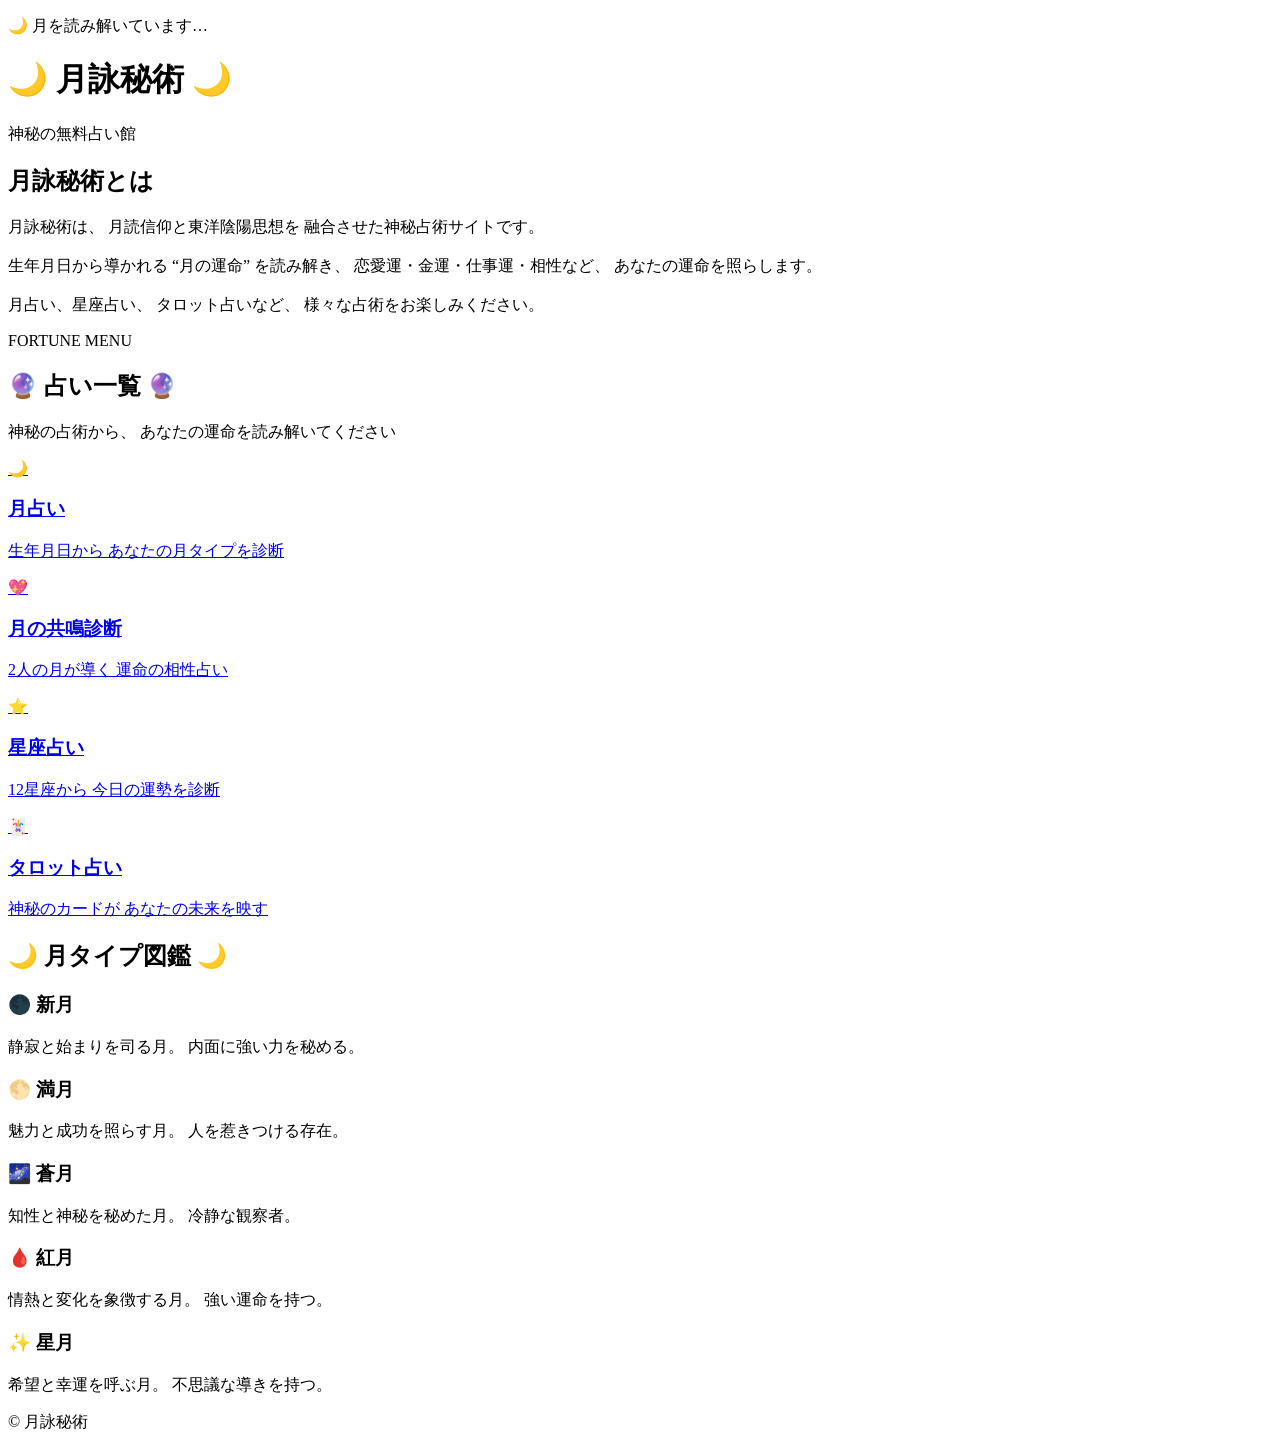
==== index.html @ cd8ee53e "Add files via upload" ====
<!DOCTYPE html>
<html lang="ja">

<head>

  <meta charset="UTF-8">

  <meta
    name="viewport"
    content="width=device-width, initial-scale=1.0"
  >

  <!-- SEO -->

  <title>
    無料占い｜月詠秘術｜星座占い・相性診断・タロット
  </title>

  <meta
    name="description"
    content="無料で楽しめる神秘占いサイト。月占い・星座占い・相性診断・タロット占いなど様々な運命診断を体験できます。"
  >

  <!-- CSS -->

  <link
    rel="stylesheet"
    href="style.css"
  >

  <!-- フォント -->

  <link
    href="https://fonts.googleapis.com/css2?family=Cinzel:wght@700&display=swap"
    rel="stylesheet"
  >

</head>

<body class="top-page">

  <!-- 背景霧 -->

  <div class="fog"></div>

  <!-- ローディング -->

  <div id="loading-screen">

    <div class="loading-content">

      <div class="loading-moon"></div>

      <p>
        🌙 月を読み解いています…
      </p>

    </div>

  </div>

  <!-- タイトル -->

  <header>

    <h1>
      🌙 月詠秘術 🌙
    </h1>

    <p class="subtitle">
      神秘の無料占い館
    </p>

  </header>

  <!-- 説明 -->

  <section class="intro">

    <h2>
      月詠秘術とは
    </h2>

    <p>

      月詠秘術は、
      月読信仰と東洋陰陽思想を
      融合させた神秘占術サイトです。

      <br><br>

      生年月日から導かれる
      “月の運命” を読み解き、

      恋愛運・金運・仕事運・相性など、
      あなたの運命を照らします。

      <br><br>

      月占い、星座占い、
      タロット占いなど、
      様々な占術をお楽しみください。

    </p>

  </section>

 <section class="fortune-menu">

  <div class="section-title">

    <span>
      FORTUNE MENU
    </span>

    <h2>
      🔮 占い一覧 🔮
    </h2>

    <p>
      神秘の占術から、
      あなたの運命を読み解いてください
    </p>

  </div>

  <div class="fortune-grid">

    <!-- 月占い -->

    <a
      href="moon.html"
      class="fortune-card"
    >

      <div class="fortune-glow"></div>

      <div class="fortune-icon">
        🌙
      </div>

      <h3>
        月占い
      </h3>

      <p>
        生年月日から
        あなたの月タイプを診断
      </p>

    </a>

    <!-- 相性診断 -->

    <a
      href="compatibility.html"
      class="fortune-card"
    >

      <div class="fortune-glow"></div>

      <div class="fortune-icon">
        💖
      </div>

      <h3>
        月の共鳴診断
      </h3>

      <p>
        2人の月が導く
        運命の相性占い
      </p>

    </a>

    <!-- 星座占い -->

    <a
      href="zodiac.html"
      class="fortune-card"
    >

      <div class="fortune-glow"></div>

      <div class="fortune-icon">
        ⭐
      </div>

      <h3>
        星座占い
      </h3>

      <p>
        12星座から
        今日の運勢を診断
      </p>

    </a>

    <!-- タロット -->

    <a
      href="tarot.html"
      class="fortune-card"
    >

      <div class="fortune-glow"></div>

      <div class="fortune-icon">
        🃏
      </div>

      <h3>
        タロット占い
      </h3>

      <p>
        神秘のカードが
        あなたの未来を映す
      </p>

    </a>

  </div>

</section>

  <!-- 月タイプ図鑑 -->

  <section class="moon-book">

    <h2>
      🌙 月タイプ図鑑 🌙
    </h2>

    <div class="moon-grid">

      <div class="moon-card">

        <h3>
          🌑 新月
        </h3>

        <p>
          静寂と始まりを司る月。
          内面に強い力を秘める。
        </p>

      </div>

      <div class="moon-card">

        <h3>
          🌕 満月
        </h3>

        <p>
          魅力と成功を照らす月。
          人を惹きつける存在。
        </p>

      </div>

      <div class="moon-card">

        <h3>
          🌌 蒼月
        </h3>

        <p>
          知性と神秘を秘めた月。
          冷静な観察者。
        </p>

      </div>

      <div class="moon-card">

        <h3>
          🩸 紅月
        </h3>

        <p>
          情熱と変化を象徴する月。
          強い運命を持つ。
        </p>

      </div>

      <div class="moon-card">

        <h3>
          ✨ 星月
        </h3>

        <p>
          希望と幸運を呼ぶ月。
          不思議な導きを持つ。
        </p>

      </div>

    </div>

  </section>

  <!-- フッター -->

  <footer class="site-footer">

    <p>
      © 月詠秘術
    </p>

  </footer>

  <!-- JS -->

  <script src="script.js"></script>

</body>

</html>
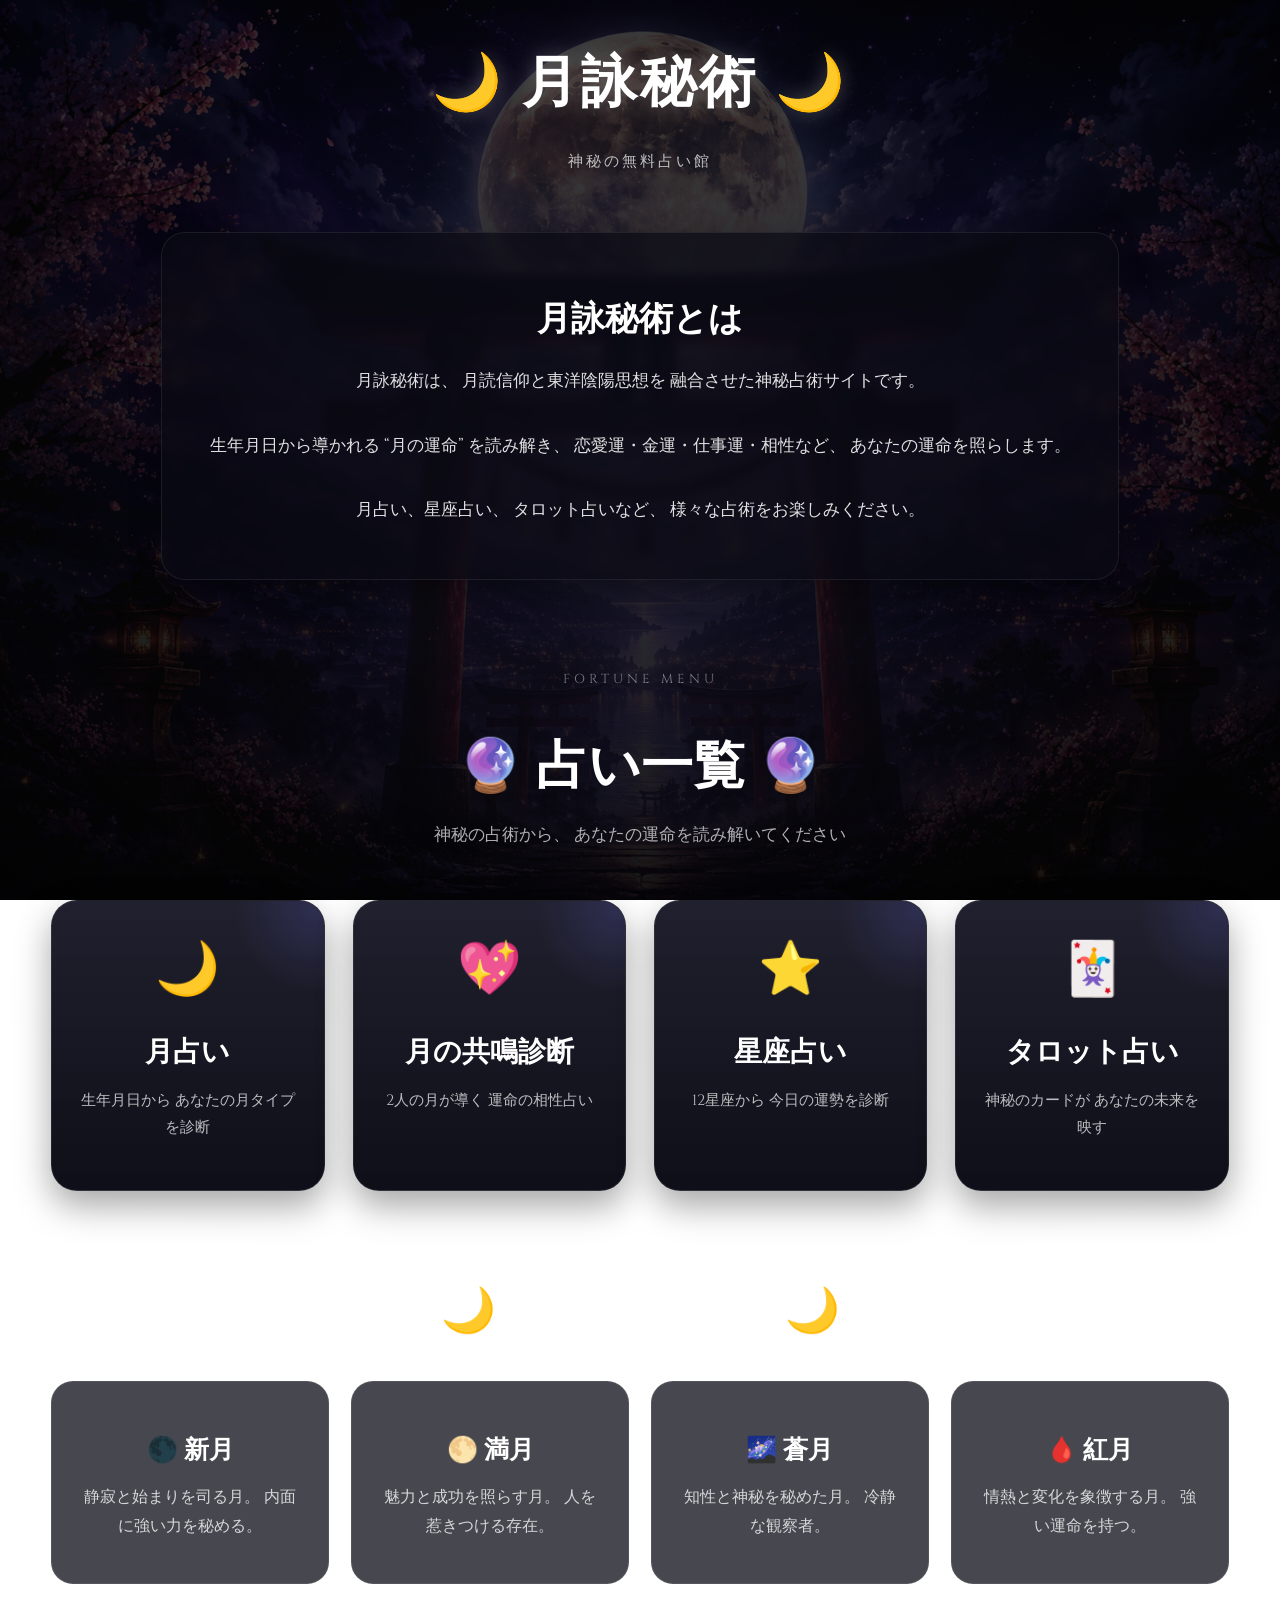
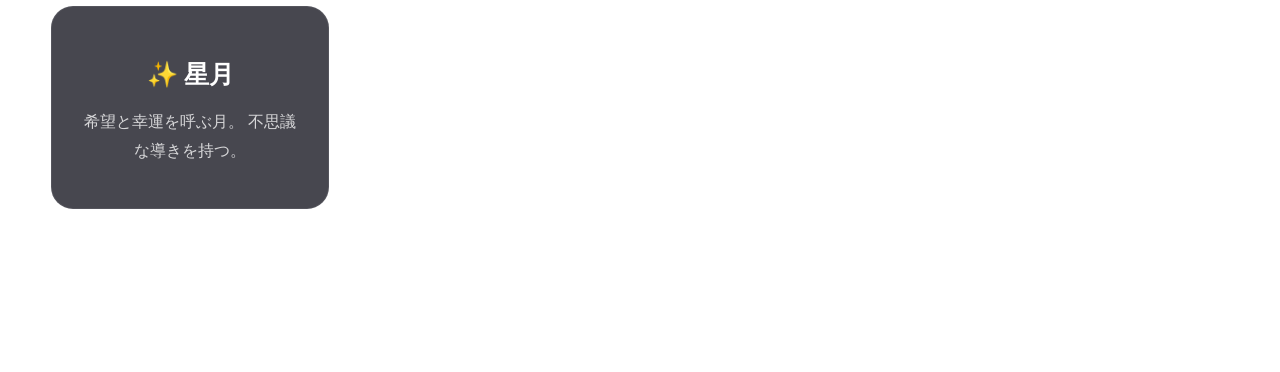
==== commit 0efe226b: "Update index.html テスト" ====
--- a/index.html
+++ b/index.html
@@ -1,6 +1,6 @@
 <!DOCTYPE html>
 <html lang="ja">
-
+  
 <head>
 
   <meta charset="UTF-8">
--- a/style.css
+++ b/style.css
@@ -0,0 +1,1649 @@
+/* ========================================
+   月詠秘術 - 完全版 style.css
+======================================== */
+
+/* =========================
+   全体
+========================= */
+
+body {
+
+  margin: 0;
+  padding: 0;
+
+  min-height: 100vh;
+
+  overflow-x: hidden;
+
+  color: white;
+
+  text-align: center;
+
+  font-family: 'Cinzel', serif;
+
+  position: relative;
+
+  background:
+    linear-gradient(
+      rgba(0,0,0,0.78),
+      rgba(0,0,0,0.92)
+    ),
+    url("images/bg.jpg");
+
+  background-size: cover;
+
+  background-position: center center;
+
+  background-repeat: no-repeat;
+
+  background-attachment: fixed;
+}
+
+/* オーラ */
+
+body::before {
+
+  content: "";
+
+  position: fixed;
+
+  top: 0;
+  left: 0;
+
+  width: 100%;
+  height: 100%;
+
+  background:
+    radial-gradient(
+      circle at center,
+      rgba(80,80,180,0.10),
+      transparent 70%
+    );
+
+  pointer-events: none;
+
+  z-index: 0;
+}
+
+/* =========================
+   背景霧
+========================= */
+
+.fog {
+
+  position: fixed;
+
+  width: 200%;
+  height: 200%;
+
+  top: -50%;
+  left: -50%;
+
+  background:
+    radial-gradient(
+      rgba(255,255,255,0.03),
+      transparent 70%
+    );
+
+  animation:
+    fogMove 45s linear infinite;
+
+  pointer-events: none;
+
+  z-index: 0;
+}
+
+@keyframes fogMove {
+
+  from {
+
+    transform:
+      translateX(0);
+  }
+
+  to {
+
+    transform:
+      translateX(-300px);
+  }
+}
+
+/* =========================
+   共通
+========================= */
+
+header,
+section,
+div,
+footer {
+
+  position: relative;
+
+  z-index: 1;
+}
+
+/* =========================
+   タイトル
+========================= */
+
+h1 {
+
+  margin-top: 45px;
+
+  font-size: 56px;
+
+  line-height: 1.4;
+
+  letter-spacing: 3px;
+
+  text-shadow:
+    0 0 20px rgba(255,255,255,0.25);
+}
+
+.subtitle {
+
+  margin-top: -10px;
+
+  margin-bottom: 40px;
+
+  font-size: 15px;
+
+  letter-spacing: 3px;
+
+  color:
+    rgba(255,255,255,0.72);
+}
+
+/* =========================
+   説明BOX
+========================= */
+
+.intro {
+
+  width: 88%;
+
+  max-width: 900px;
+
+  margin: 60px auto;
+
+  padding: 35px 28px;
+
+  border-radius: 24px;
+
+  background:
+    rgba(10,10,20,0.72);
+
+  border:
+    1px solid rgba(255,255,255,0.08);
+
+  backdrop-filter: blur(4px);
+
+  box-shadow:
+    0 10px 30px rgba(0,0,0,0.35);
+}
+
+.intro h2 {
+
+  font-size: 34px;
+
+  margin-bottom: 22px;
+}
+
+.intro p {
+
+  font-size: 17px;
+
+  line-height: 1.9;
+
+  color:
+    rgba(255,255,255,0.88);
+}
+
+/* =========================
+   入力エリア
+========================= */
+
+.input-section {
+
+  margin-top: 55px;
+}
+
+.birth-label {
+
+  display: block;
+
+  margin-bottom: 18px;
+
+  font-size: 18px;
+
+  letter-spacing: 2px;
+}
+
+/* =========================
+   入力欄
+========================= */
+
+#birthday,
+.compatibility-inputs input {
+
+  width: 92%;
+
+  max-width: 500px;
+
+  height: 64px;
+
+  padding: 0 18px;
+
+  border-radius: 18px;
+
+  border:
+    1px solid rgba(255,255,255,0.15);
+
+  background:
+    rgba(15,15,30,0.92);
+
+  color: white;
+
+  font-size: 18px;
+
+  outline: none;
+
+  box-sizing: border-box;
+
+  appearance: none;
+
+  -webkit-appearance: none;
+
+  transition: 0.3s;
+
+  box-shadow:
+    0 8px 20px rgba(0,0,0,0.25);
+}
+
+/* placeholder */
+
+#birthday::placeholder,
+.compatibility-inputs input::placeholder {
+
+  color:
+    rgba(255,255,255,0.45);
+}
+
+/* focus */
+
+#birthday:focus,
+.compatibility-inputs input:focus {
+
+  border:
+    1px solid rgba(180,180,255,0.55);
+
+  box-shadow:
+    0 0 20px rgba(120,120,255,0.20);
+}
+
+/* =========================
+   エラー
+========================= */
+
+#error-message {
+
+  margin-top: 15px;
+
+  font-size: 14px;
+
+  color: #ffb4b4;
+}
+
+/* =========================
+   ボタン
+========================= */
+
+button {
+
+  margin-top: 28px;
+
+  width: 92%;
+
+  max-width: 500px;
+
+  height: 62px;
+
+  border: none;
+
+  border-radius: 18px;
+
+  background:
+    linear-gradient(
+      135deg,
+      #4338ca,
+      #6d28d9
+    );
+
+  color: white;
+
+  font-size: 18px;
+
+  cursor: pointer;
+
+  transition: 0.3s;
+
+  box-shadow:
+    0 12px 28px rgba(0,0,0,0.35);
+}
+
+button:hover {
+
+  transform:
+    translateY(-3px);
+
+  box-shadow:
+    0 18px 35px rgba(0,0,0,0.45);
+}
+
+/* =========================
+   占い一覧
+========================= */
+
+.fortune-menu {
+
+  width: 92%;
+
+  max-width: 1300px;
+
+  margin: 90px auto;
+}
+
+/* タイトル */
+
+.section-title {
+
+  margin-bottom: 50px;
+}
+
+.section-title span {
+
+  display: block;
+
+  margin-bottom: 14px;
+
+  font-size: 13px;
+
+  letter-spacing: 4px;
+
+  color:
+    rgba(255,255,255,0.45);
+}
+
+.section-title h2 {
+
+  font-size: 52px;
+
+  margin-bottom: 18px;
+}
+
+.section-title p {
+
+  color:
+    rgba(255,255,255,0.68);
+
+  font-size: 17px;
+
+  line-height: 1.8;
+}
+
+/* グリッド */
+
+.fortune-grid {
+
+  display: grid;
+
+  grid-template-columns:
+    repeat(auto-fit, minmax(250px, 1fr));
+
+  gap: 28px;
+}
+
+/* カード */
+
+.fortune-card {
+
+  position: relative;
+
+  overflow: hidden;
+
+  padding: 34px 26px;
+
+  border-radius: 26px;
+
+  text-decoration: none;
+
+  color: white;
+
+  background:
+    linear-gradient(
+      180deg,
+      rgba(20,20,35,0.95),
+      rgba(10,10,20,0.98)
+    );
+
+  border:
+    1px solid rgba(255,255,255,0.08);
+
+  box-shadow:
+    0 15px 35px rgba(0,0,0,0.35);
+
+  transition: 0.35s;
+}
+
+/* 発光 */
+
+.fortune-glow {
+
+  position: absolute;
+
+  top: -70px;
+  right: -70px;
+
+  width: 160px;
+  height: 160px;
+
+  background:
+    radial-gradient(
+      rgba(120,120,255,0.16),
+      transparent 70%
+    );
+
+  pointer-events: none;
+}
+
+/* hover */
+
+.fortune-card:hover {
+
+  transform:
+    translateY(-8px);
+
+  border:
+    1px solid rgba(255,255,255,0.15);
+
+  box-shadow:
+    0 22px 45px rgba(0,0,0,0.45);
+}
+
+/* アイコン */
+
+.fortune-icon {
+
+  font-size: 52px;
+
+  margin-bottom: 22px;
+}
+
+/* タイトル */
+
+.fortune-card h3 {
+
+  font-size: 28px;
+
+  margin-bottom: 16px;
+}
+
+/* 説明 */
+
+.fortune-card p {
+
+  line-height: 1.8;
+
+  font-size: 15px;
+
+  color:
+    rgba(255,255,255,0.72);
+}
+
+/* =========================
+   月図鑑
+========================= */
+
+.moon-book {
+
+  width: 92%;
+
+  max-width: 1200px;
+
+  margin: 90px auto;
+}
+
+.moon-book h2 {
+
+  font-size: 44px;
+
+  margin-bottom: 40px;
+}
+
+.moon-grid {
+
+  display: grid;
+
+  grid-template-columns:
+    repeat(auto-fit, minmax(220px, 1fr));
+
+  gap: 22px;
+}
+
+.moon-card {
+
+  padding: 26px;
+
+  border-radius: 22px;
+
+  background:
+    rgba(10,10,20,0.75);
+
+  border:
+    1px solid rgba(255,255,255,0.08);
+
+  backdrop-filter: blur(4px);
+
+  transition: 0.3s;
+}
+
+.moon-card:hover {
+
+  transform:
+    translateY(-5px);
+
+  box-shadow:
+    0 15px 30px rgba(0,0,0,0.35);
+}
+
+.moon-card h3 {
+
+  font-size: 25px;
+
+  margin-bottom: 16px;
+}
+
+.moon-card p {
+
+  line-height: 1.8;
+
+  color:
+    rgba(255,255,255,0.78);
+}
+
+/* =========================
+   結果画面
+========================= */
+
+.result-title {
+
+  margin-top: 45px;
+
+  font-size: 52px;
+}
+
+.moon-result {
+
+  margin-top: 40px;
+}
+
+.moon-symbol {
+
+  font-size: 88px;
+
+  animation:
+    moonFloat 4s ease-in-out infinite;
+}
+
+@keyframes moonFloat {
+
+  0% {
+
+    transform:
+      translateY(0);
+  }
+
+  50% {
+
+    transform:
+      translateY(-10px);
+  }
+
+  100% {
+
+    transform:
+      translateY(0);
+  }
+}
+
+.moon-label {
+
+  margin-top: 20px;
+
+  font-size: 22px;
+
+  letter-spacing: 3px;
+}
+
+.moon-name {
+
+  margin-top: 16px;
+
+  font-size: 64px;
+}
+
+.moon-desc {
+
+  margin-top: 14px;
+
+  font-size: 22px;
+
+  color:
+    rgba(255,255,255,0.82);
+}
+
+/* =========================
+   運勢BOX
+========================= */
+
+.fortune-box {
+
+  width: 90%;
+
+  max-width: 950px;
+
+  margin: 50px auto;
+
+  padding: 38px 28px;
+
+  border-radius: 28px;
+
+  background:
+    rgba(10,10,20,0.75);
+
+  border:
+    1px solid rgba(255,255,255,0.08);
+
+  backdrop-filter: blur(4px);
+
+  box-shadow:
+    0 15px 35px rgba(0,0,0,0.35);
+}
+
+.fortune-box h2 {
+
+  font-size: 38px;
+
+  margin-bottom: 28px;
+}
+
+.fortune-box h3 {
+
+  margin-top: 35px;
+
+  font-size: 28px;
+
+  color: #ddd6fe;
+}
+
+.fortune-box p {
+
+  font-size: 18px;
+
+  line-height: 1.9;
+
+  color:
+    rgba(255,255,255,0.88);
+}
+
+/* =========================
+   共鳴診断
+========================= */
+
+.compatibility-section {
+
+  width: 90%;
+
+  max-width: 950px;
+
+  margin: 90px auto;
+
+  padding: 35px 28px;
+
+  border-radius: 26px;
+
+  background:
+    rgba(10,10,20,0.75);
+
+  border:
+    1px solid rgba(255,255,255,0.08);
+
+  box-shadow:
+    0 15px 35px rgba(0,0,0,0.35);
+}
+
+.compatibility-section h2 {
+
+  font-size: 40px;
+
+  margin-bottom: 20px;
+}
+
+.compatibility-text {
+
+  line-height: 1.9;
+
+  color:
+    rgba(255,255,255,0.75);
+
+  margin-bottom: 35px;
+}
+
+.compatibility-inputs {
+
+  display: flex;
+
+  flex-direction: column;
+
+  gap: 20px;
+
+  align-items: center;
+}
+
+.compatibility-box {
+
+  margin-top: 40px;
+
+  padding: 30px;
+
+  border-radius: 22px;
+
+  background:
+    rgba(255,255,255,0.04);
+
+  border:
+    1px solid rgba(255,255,255,0.08);
+}
+
+.compatibility-percent {
+
+  font-size: 68px;
+
+  margin-top: 20px;
+
+  color: #ddd6fe;
+}
+
+.compatibility-type {
+
+  margin-top: 18px;
+
+  font-size: 34px;
+}
+
+.compatibility-desc {
+
+  margin-top: 22px;
+
+  line-height: 1.9;
+
+  font-size: 17px;
+}
+
+/* =========================
+   戻る
+========================= */
+
+.back-area {
+
+  margin: 60px 0 80px;
+}
+
+.back-btn {
+
+  display: inline-block;
+
+  padding: 14px 30px;
+
+  border-radius: 14px;
+
+  text-decoration: none;
+
+  color: white;
+
+  background:
+    rgba(255,255,255,0.06);
+
+  border:
+    1px solid rgba(255,255,255,0.10);
+
+  transition: 0.3s;
+}
+
+.back-btn:hover {
+
+  background:
+    rgba(255,255,255,0.12);
+}
+
+/* =========================
+   フッター
+========================= */
+
+.site-footer {
+
+  padding-bottom: 40px;
+
+  color:
+    rgba(255,255,255,0.45);
+
+  font-size: 14px;
+}
+
+/* =========================
+   ローディング
+========================= */
+
+#loading-screen {
+
+  position: fixed;
+
+  top: 0;
+  left: 0;
+
+  width: 100%;
+  height: 100%;
+
+  background:
+    rgba(0,0,0,0.95);
+
+  display: none;
+
+  justify-content: center;
+  align-items: center;
+
+  z-index: 9999;
+}
+
+.loading-content {
+
+  text-align: center;
+}
+
+.loading-moon {
+
+  width: 110px;
+  height: 110px;
+
+  margin: auto;
+
+  border-radius: 50%;
+
+  background:
+    radial-gradient(
+      circle,
+      #ffffff,
+      #c4b5fd,
+      transparent
+    );
+
+  animation:
+    moonPulse 2s infinite;
+}
+
+.loading-content p {
+
+  margin-top: 25px;
+
+  font-size: 20px;
+}
+
+@keyframes moonPulse {
+
+  0% {
+
+    transform: scale(1);
+
+    opacity: 0.8;
+  }
+
+  50% {
+
+    transform: scale(1.12);
+
+    opacity: 1;
+  }
+
+  100% {
+
+    transform: scale(1);
+
+    opacity: 0.8;
+  }
+}
+
+/* =========================
+   スマホ
+========================= */
+
+@media screen and (max-width: 768px) {
+
+  body {
+
+    background-attachment: scroll;
+  }
+
+  h1 {
+
+    font-size: 34px;
+
+    margin-top: 35px;
+  }
+
+  .subtitle {
+
+    font-size: 12px;
+
+    letter-spacing: 2px;
+  }
+
+  .intro {
+
+    width: 92%;
+
+    padding: 24px;
+  }
+
+  .intro h2 {
+
+    font-size: 24px;
+  }
+
+  .intro p {
+
+    font-size: 15px;
+
+    line-height: 1.8;
+  }
+
+  .section-title h2 {
+
+    font-size: 34px;
+  }
+
+  .fortune-grid {
+
+    gap: 18px;
+  }
+
+  .fortune-card {
+
+    padding: 28px 22px;
+  }
+
+  .fortune-icon {
+
+    font-size: 42px;
+  }
+
+  .fortune-card h3 {
+
+    font-size: 22px;
+  }
+
+  .moon-book h2 {
+
+    font-size: 32px;
+  }
+
+  .moon-name {
+
+    font-size: 42px;
+  }
+
+  .moon-desc {
+
+    font-size: 18px;
+  }
+
+  .fortune-box {
+
+    padding: 24px;
+  }
+
+  .fortune-box h2 {
+
+    font-size: 28px;
+  }
+
+  .fortune-box h3 {
+
+    font-size: 22px;
+  }
+
+  .fortune-box p {
+
+    font-size: 16px;
+  }
+
+  .compatibility-percent {
+
+    font-size: 48px;
+  }
+
+  .compatibility-type {
+
+    font-size: 24px;
+  }
+}
+
+/* ========================================
+   星座一覧
+======================================== */
+
+.zodiac-grid {
+
+  display: grid;
+
+  grid-template-columns:
+    repeat(4, 1fr);
+
+  gap: 18px;
+
+  margin-top: 35px;
+}
+
+/* 星座ボタン */
+
+.zodiac-btn {
+
+  height: 90px;
+
+  border-radius: 20px;
+
+  border:
+    1px solid rgba(255,255,255,0.10);
+
+  background:
+    linear-gradient(
+      180deg,
+      rgba(25,25,40,0.95),
+      rgba(10,10,20,0.98)
+    );
+
+  color: white;
+
+  font-size: 17px;
+
+  cursor: pointer;
+
+  transition: 0.3s;
+
+  box-shadow:
+    0 10px 25px rgba(0,0,0,0.30);
+}
+
+/* hover */
+
+.zodiac-btn:hover {
+
+  transform:
+    translateY(-4px);
+
+  border:
+    1px solid rgba(255,255,255,0.18);
+
+  box-shadow:
+    0 18px 35px rgba(0,0,0,0.40);
+}
+
+/* スマホ */
+
+@media screen and (max-width: 768px) {
+
+  .zodiac-grid {
+
+    grid-template-columns:
+      repeat(2, 1fr);
+
+    gap: 14px;
+  }
+
+  .zodiac-btn {
+
+    height: 82px;
+
+    font-size: 16px;
+
+    border-radius: 18px;
+  }
+}
+
+/* ========================================
+   タロット
+======================================== */
+
+.tarot-grid {
+
+  display: grid;
+
+  grid-template-columns:
+    repeat(auto-fit, minmax(140px, 1fr));
+
+  gap: 20px;
+
+  margin-top: 40px;
+}
+
+/* カード */
+
+.tarot-card {
+
+  height: 220px;
+
+  border-radius: 20px;
+
+  cursor: pointer;
+
+  transition: 0.3s;
+
+  display: flex;
+
+  justify-content: center;
+
+  align-items: center;
+
+  background:
+    linear-gradient(
+      180deg,
+      rgba(30,30,50,0.95),
+      rgba(10,10,20,0.98)
+    );
+
+  border:
+    1px solid rgba(255,255,255,0.10);
+
+  box-shadow:
+    0 10px 30px rgba(0,0,0,0.35);
+}
+
+/* hover */
+
+.tarot-card:hover {
+
+  transform:
+    translateY(-6px);
+
+  box-shadow:
+    0 20px 40px rgba(0,0,0,0.45);
+}
+
+/* 裏面 */
+
+.tarot-back {
+
+  font-size: 54px;
+}
+
+/* 開いたカード */
+
+.tarot-open-card {
+
+  margin-bottom: 25px;
+}
+
+/* スマホ */
+
+@media screen and (max-width: 768px) {
+
+  .tarot-grid {
+
+    grid-template-columns:
+      repeat(2, 1fr);
+
+    gap: 16px;
+  }
+
+  .tarot-card {
+
+    height: 180px;
+  }
+
+  .tarot-back {
+
+    font-size: 42px;
+  }
+}
+
+/* =========================
+   タロット
+========================= */
+
+.tarot-section {
+
+  width: 90%;
+
+  max-width: 1200px;
+
+  margin: 80px auto;
+
+  position: relative;
+
+  z-index: 1;
+}
+
+.tarot-grid {
+
+  display: grid;
+
+  grid-template-columns:
+    repeat(auto-fit, minmax(90px, 1fr));
+
+  gap: 20px;
+
+  justify-items: center;
+}
+
+.tarot-card {
+
+  width: 90px;
+
+  height: 160px;
+
+  border-radius: 16px;
+
+  cursor: pointer;
+
+  transition: 0.4s;
+
+  position: relative;
+
+  overflow: hidden;
+
+  background:
+    linear-gradient(
+      135deg,
+      #1a1035,
+      #3b136b
+    );
+
+  border:
+    1px solid rgba(255,255,255,0.2);
+
+  box-shadow:
+    0 0 20px rgba(180,0,255,0.25);
+
+  display: flex;
+
+  justify-content: center;
+
+  align-items: center;
+}
+
+.tarot-card:hover {
+
+  transform:
+    translateY(-10px)
+    scale(1.05);
+
+  box-shadow:
+    0 0 35px rgba(200,120,255,0.6);
+}
+
+.tarot-back {
+
+  font-size: 42px;
+}
+
+.tarot-front {
+
+  font-size: 54px;
+}
+
+.tarot-card.opened {
+
+  animation:
+    tarotOpen 0.6s;
+}
+
+.tarot-card.reversed .tarot-front {
+
+  transform:
+    rotate(180deg);
+}
+
+@keyframes tarotOpen {
+
+  0% {
+
+    transform:
+      rotateY(90deg);
+  }
+
+  100% {
+
+    transform:
+      rotateY(0deg);
+  }
+}
+
+.drawn-card {
+
+  font-size: 90px;
+
+  margin-bottom: 20px;
+
+  animation:
+    moonFloat 3s ease-in-out infinite;
+}
+
+#card-name {
+
+  font-size: 42px;
+
+  margin-bottom: 10px;
+}
+
+#card-orientation {
+
+  font-size: 22px;
+
+  color: #f5d0fe;
+
+  margin-bottom: 20px;
+}
+
+/* スマホ */
+
+@media screen and (max-width: 768px) {
+
+  .tarot-grid {
+
+    grid-template-columns:
+      repeat(4, 1fr);
+
+    gap: 14px;
+  }
+
+  .tarot-card {
+
+    width: 72px;
+
+    height: 130px;
+  }
+
+  .tarot-front {
+
+    font-size: 42px;
+  }
+}
+
+/* =========================
+   シャッフル
+========================= */
+
+.shuffle-btn {
+
+  margin-bottom: 40px;
+
+  padding: 18px 40px;
+
+  border: none;
+
+  border-radius: 16px;
+
+  background:
+    linear-gradient(
+      135deg,
+      #5b21b6,
+      #7e22ce
+    );
+
+  color: white;
+
+  font-size: 20px;
+
+  cursor: pointer;
+
+  box-shadow:
+    0 0 25px rgba(180,0,255,0.4);
+
+  transition: 0.3s;
+}
+
+.shuffle-btn:hover {
+
+  transform:
+    scale(1.05);
+}
+
+/* シャッフル中 */
+
+/* =========================
+   神秘シャッフル演出
+========================= */
+
+.tarot-grid {
+
+  position: relative;
+}
+
+/* シャッフル中 */
+
+.shuffling {
+
+  height: 420px;
+}
+
+/* カード共通 */
+
+.shuffling .tarot-card {
+
+  position: absolute;
+
+  top: 50%;
+  left: 50%;
+
+  margin-left: -45px;
+  margin-top: -80px;
+
+  animation:
+    orbitShuffle 3s ease-in-out infinite;
+
+  transition: 0.5s;
+}
+
+/* カードごとに円形配置 */
+
+.shuffling .tarot-card:nth-child(1) {
+
+  animation-delay: 0s;
+}
+
+.shuffling .tarot-card:nth-child(2) {
+
+  animation-delay: 0.1s;
+}
+
+.shuffling .tarot-card:nth-child(3) {
+
+  animation-delay: 0.2s;
+}
+
+.shuffling .tarot-card:nth-child(4) {
+
+  animation-delay: 0.3s;
+}
+
+.shuffling .tarot-card:nth-child(5) {
+
+  animation-delay: 0.4s;
+}
+
+.shuffling .tarot-card:nth-child(6) {
+
+  animation-delay: 0.5s;
+}
+
+.shuffling .tarot-card:nth-child(7) {
+
+  animation-delay: 0.6s;
+}
+
+.shuffling .tarot-card:nth-child(8) {
+
+  animation-delay: 0.7s;
+}
+
+.shuffling .tarot-card:nth-child(9) {
+
+  animation-delay: 0.8s;
+}
+
+.shuffling .tarot-card:nth-child(10) {
+
+  animation-delay: 0.9s;
+}
+
+.shuffling .tarot-card:nth-child(11) {
+
+  animation-delay: 1s;
+}
+
+.shuffling .tarot-card:nth-child(12) {
+
+  animation-delay: 1.1s;
+}
+
+.shuffling .tarot-card:nth-child(13) {
+
+  animation-delay: 1.2s;
+}
+
+.shuffling .tarot-card:nth-child(14) {
+
+  animation-delay: 1.3s;
+}
+
+.shuffling .tarot-card:nth-child(15) {
+
+  animation-delay: 1.4s;
+}
+
+.shuffling .tarot-card:nth-child(16) {
+
+  animation-delay: 1.5s;
+}
+
+.shuffling .tarot-card:nth-child(17) {
+
+  animation-delay: 1.6s;
+}
+
+.shuffling .tarot-card:nth-child(18) {
+
+  animation-delay: 1.7s;
+}
+
+.shuffling .tarot-card:nth-child(19) {
+
+  animation-delay: 1.8s;
+}
+
+.shuffling .tarot-card:nth-child(20) {
+
+  animation-delay: 1.9s;
+}
+
+.shuffling .tarot-card:nth-child(21) {
+
+  animation-delay: 2s;
+}
+
+.shuffling .tarot-card:nth-child(22) {
+
+  animation-delay: 2.1s;
+}
+
+/* 円形シャッフル */
+
+@keyframes orbitShuffle {
+
+  0% {
+
+    transform:
+      rotate(0deg)
+      translateX(0px)
+      rotate(0deg)
+      scale(0.8);
+
+    opacity: 0.4;
+  }
+
+  20% {
+
+    transform:
+      rotate(60deg)
+      translateX(120px)
+      rotate(-60deg)
+      scale(1);
+
+    opacity: 1;
+  }
+
+  40% {
+
+    transform:
+      rotate(140deg)
+      translateX(180px)
+      rotate(-140deg)
+      scale(1.05);
+
+    opacity: 1;
+  }
+
+  60% {
+
+    transform:
+      rotate(220deg)
+      translateX(150px)
+      rotate(-220deg)
+      scale(1);
+
+    opacity: 1;
+  }
+
+  80% {
+
+    transform:
+      rotate(300deg)
+      translateX(100px)
+      rotate(-300deg)
+      scale(0.95);
+
+    opacity: 0.9;
+  }
+
+  100% {
+
+    transform:
+      rotate(360deg)
+      translateX(0px)
+      rotate(-360deg)
+      scale(0.8);
+
+    opacity: 0.4;
+  }
+}
+
+/* 他カード暗転 */
+
+.fade-card {
+
+  opacity: 0.15;
+
+  transform:
+    scale(0.92);
+
+  transition: 0.5s;
+}
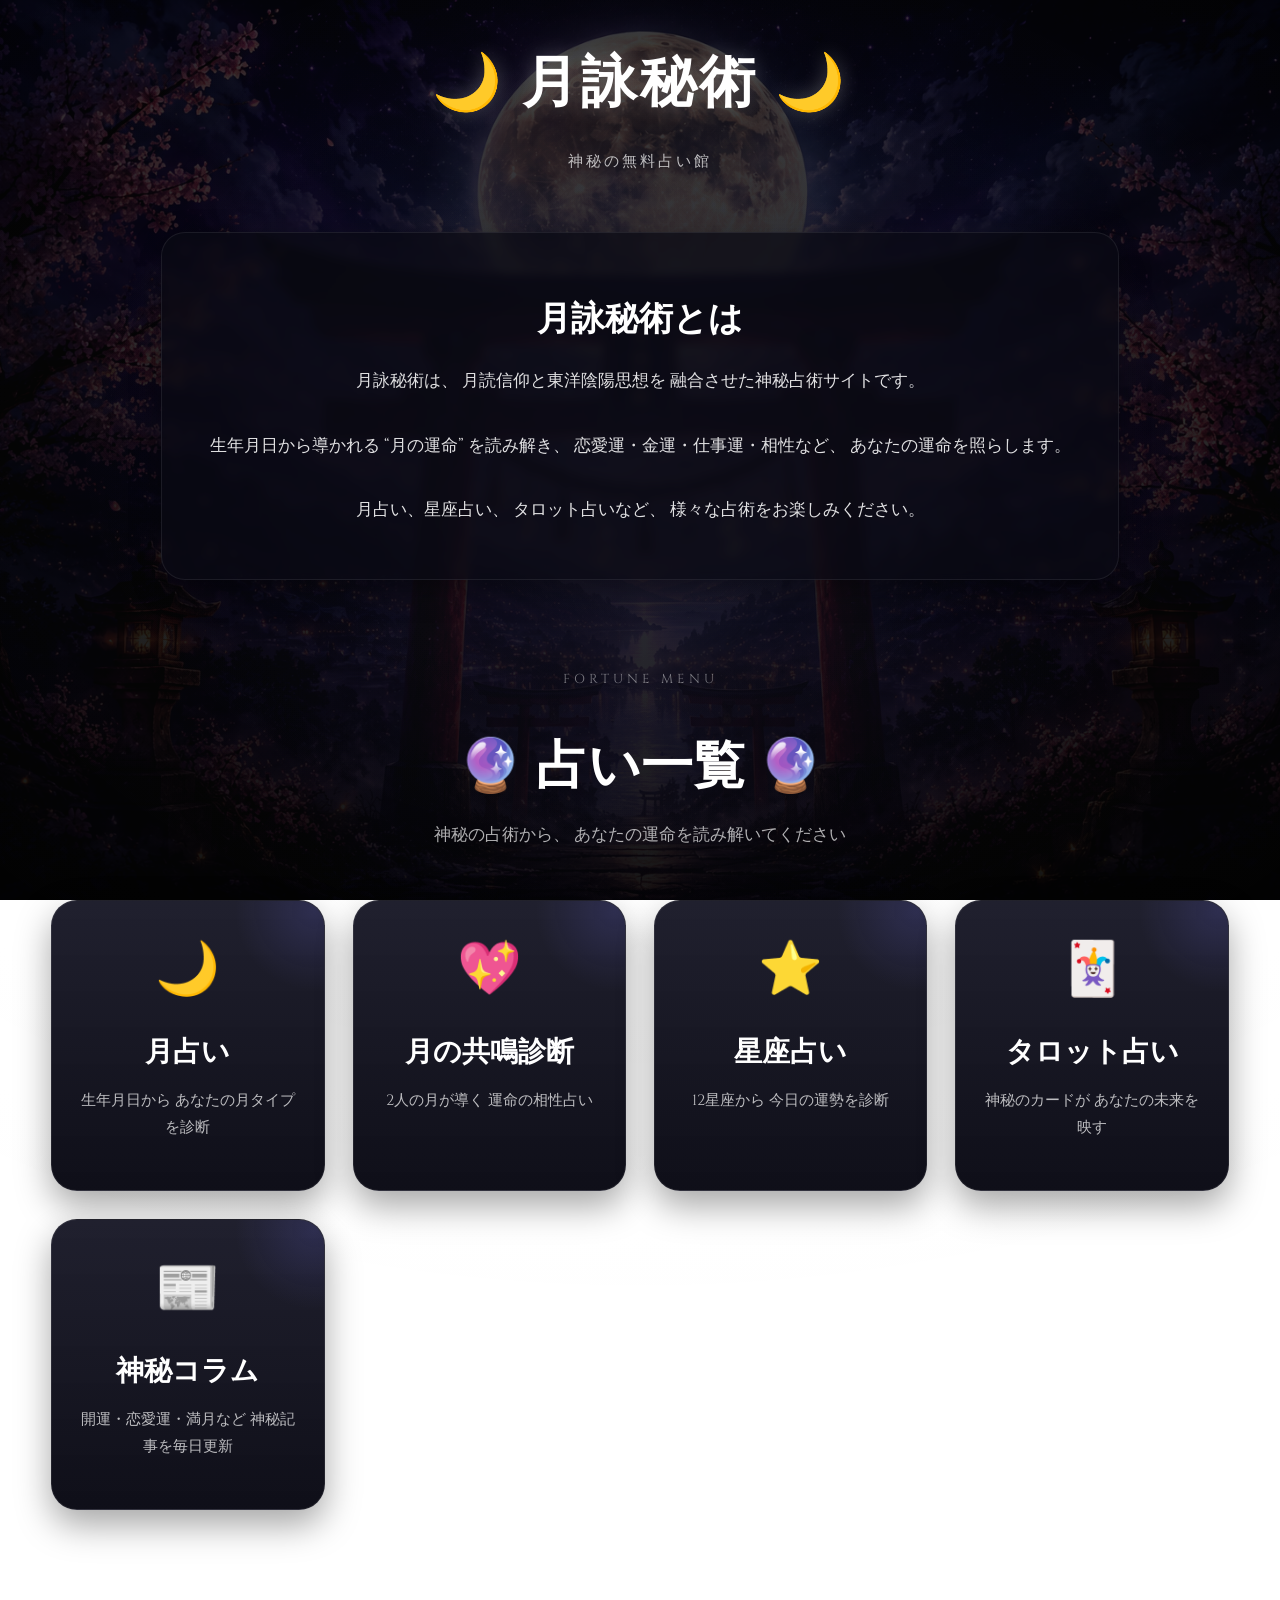
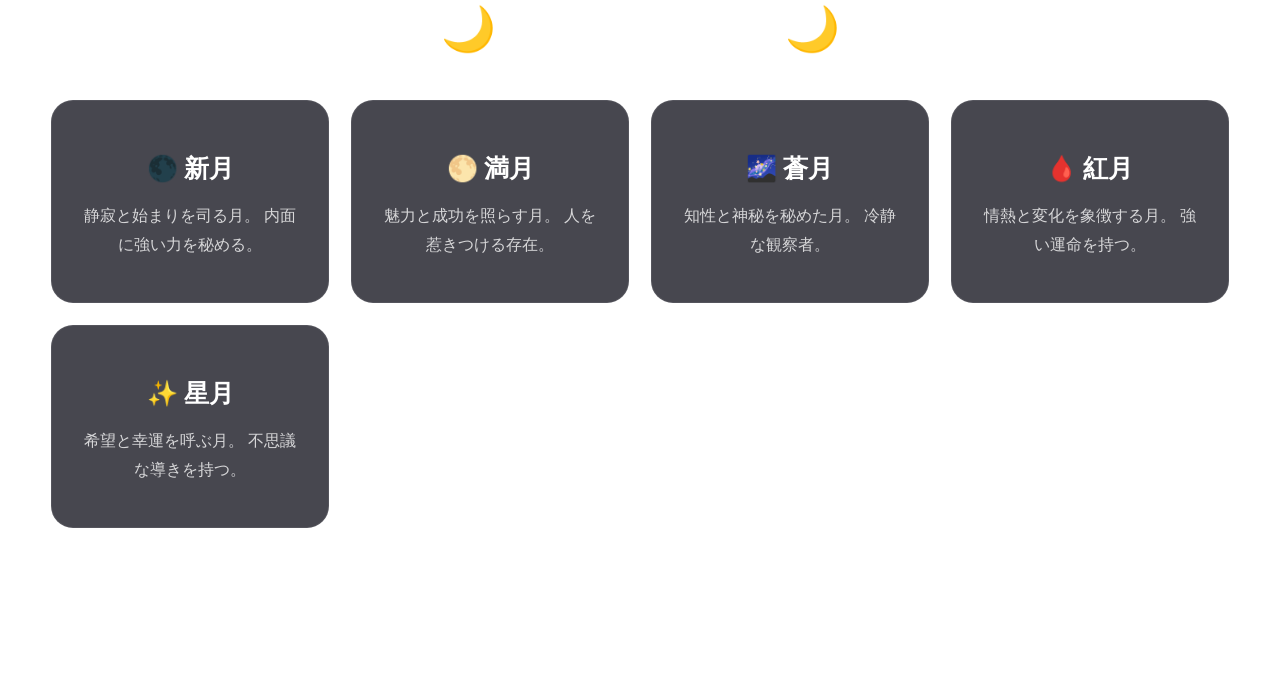
==== commit 1f3ad99b: "Add files via upload" ====
--- a/index.html
+++ b/index.html
@@ -1,6 +1,6 @@
 <!DOCTYPE html>
 <html lang="ja">
-  
+
 <head>
 
   <meta charset="UTF-8">
@@ -222,6 +222,30 @@
 
     </a>
 
+    <!-- 神秘コラム -->
+
+<a
+  href="mystic.html"
+  class="fortune-card"
+>
+
+  <div class="fortune-glow"></div>
+
+  <div class="fortune-icon">
+    📰
+  </div>
+
+  <h3>
+    神秘コラム
+  </h3>
+
+  <p>
+    開運・恋愛運・満月など
+    神秘記事を毎日更新
+  </p>
+
+</a>
+
   </div>
 
 </section>
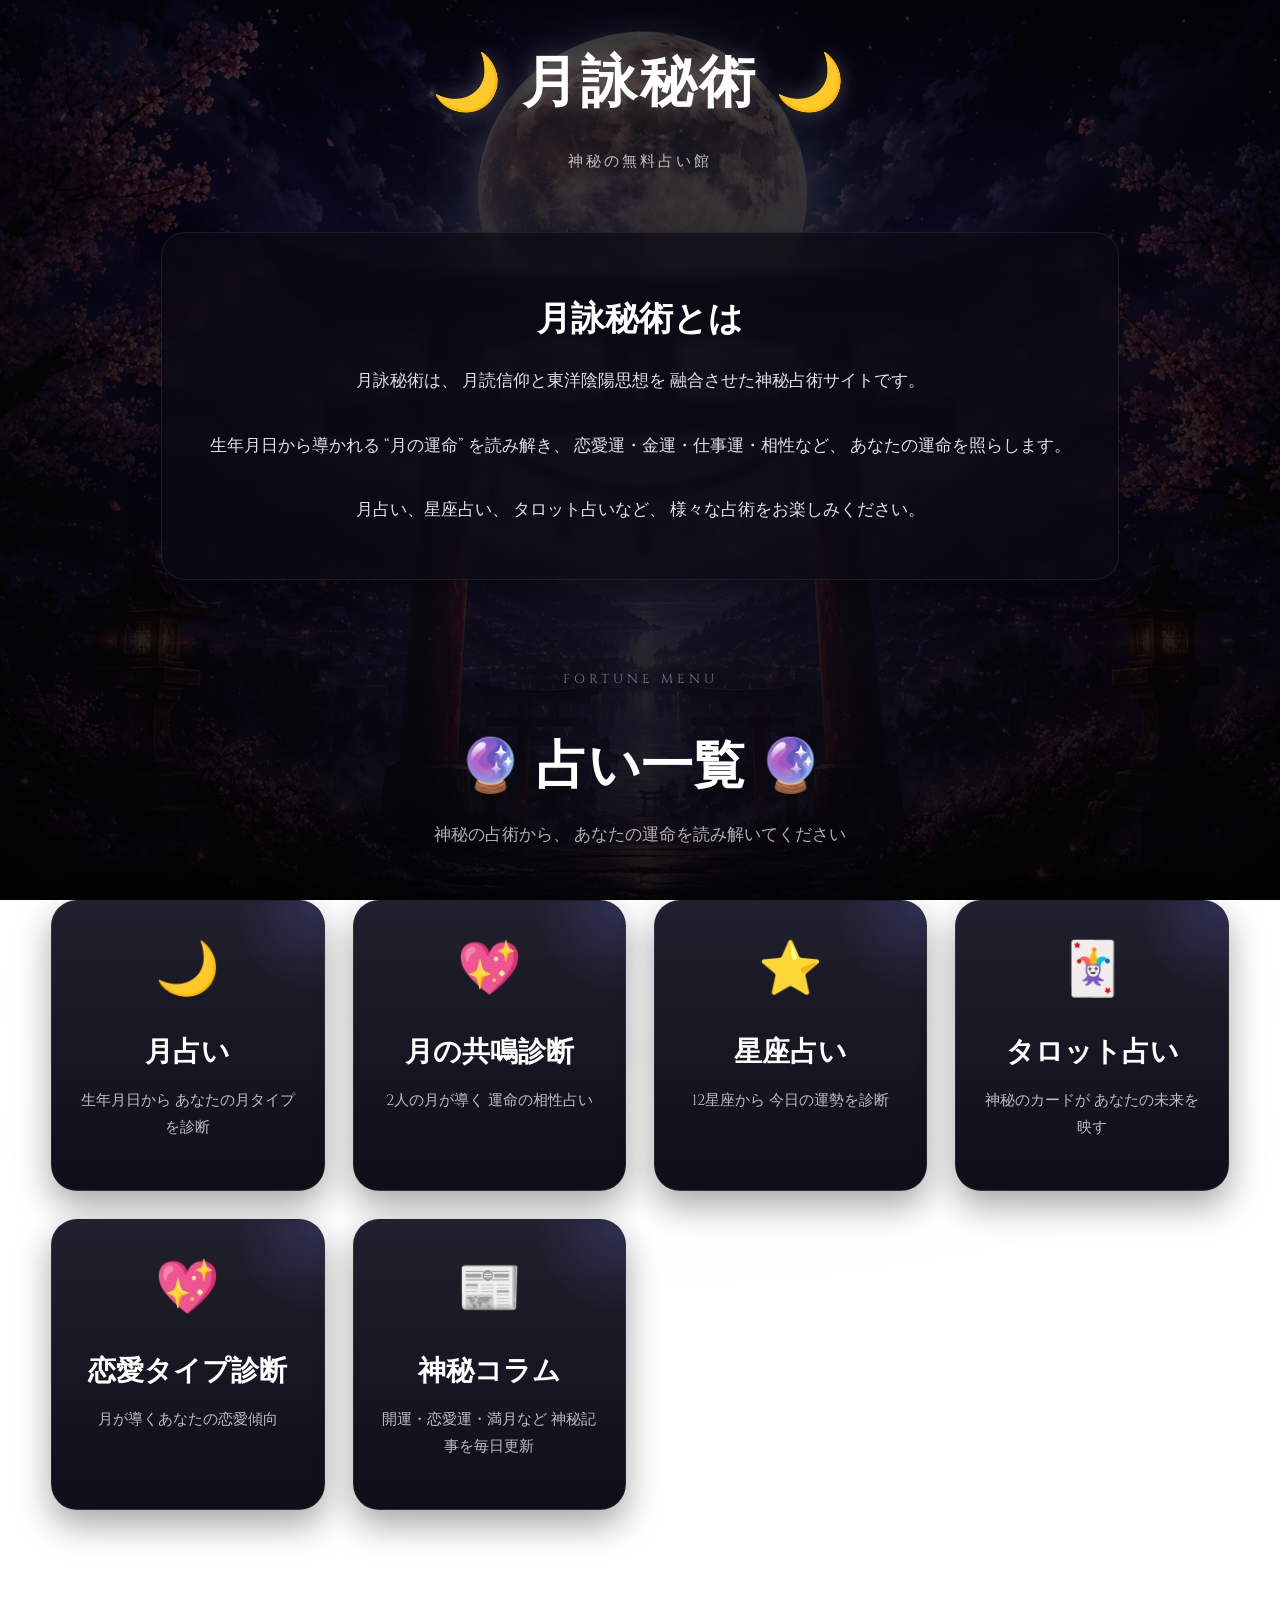
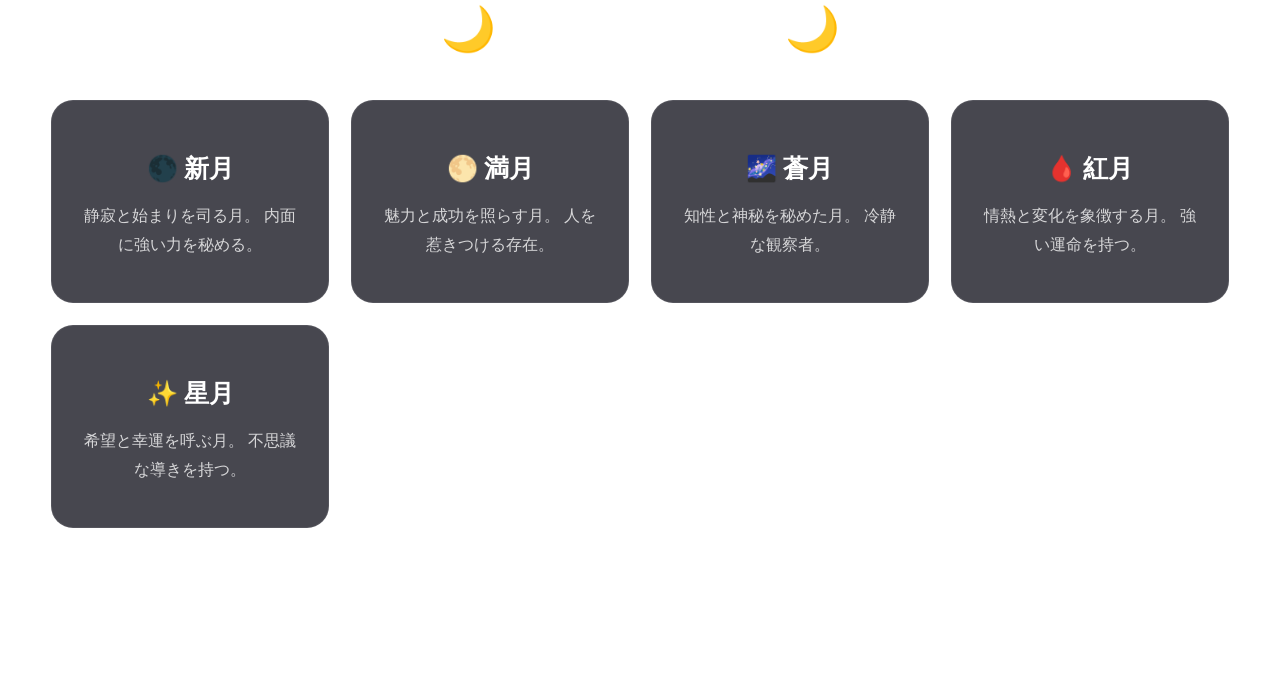
==== commit 490c930d: "恋愛診断追加" ====
--- a/index.html
+++ b/index.html
@@ -221,8 +221,29 @@
       </p>
 
     </a>
-
-    <!-- 神秘コラム -->
+ <!-- 恋愛タイプ診断-->
+    <a
+  href="love-test.html"
+  class="fortune-card"
+>
+
+  <div class="fortune-glow"></div>
+
+  <div class="fortune-icon">
+    💖
+  </div>
+
+  <h3>
+    恋愛タイプ診断
+  </h3>
+
+  <p>
+    月が導くあなたの恋愛傾向
+  </p>
+
+</a>
+
+  <!-- 神秘コラム -->
 
 <a
   href="mystic.html"
--- a/style.css
+++ b/style.css
@@ -1646,4 +1646,149 @@
     scale(0.92);
 
   transition: 0.5s;
+}
+/* =========================
+   恋愛タイプ診断
+========================= */
+
+.love-test-section {
+
+  width: 90%;
+  max-width: 700px;
+
+  margin: 60px auto;
+}
+
+.question-box {
+
+  background:
+    rgba(255,255,255,0.08);
+
+  border:
+    1px solid rgba(255,255,255,0.2);
+
+  border-radius: 24px;
+
+  padding: 40px 30px;
+
+  backdrop-filter: blur(10px);
+
+  text-align: center;
+
+  box-shadow:
+    0 0 30px rgba(255,255,255,0.08);
+}
+
+.answers {
+
+  display: flex;
+  flex-direction: column;
+
+  gap: 18px;
+
+  margin-top: 40px;
+}
+
+.answer-btn {
+
+  background:
+    linear-gradient(
+      135deg,
+      rgba(255,255,255,0.12),
+      rgba(255,255,255,0.04)
+    );
+
+  border:
+    1px solid rgba(255,255,255,0.2);
+
+  color: white;
+
+  padding: 18px;
+
+  border-radius: 16px;
+
+  font-size: 1rem;
+
+  cursor: pointer;
+
+  transition: 0.3s;
+}
+
+.answer-btn:hover {
+
+  transform:
+    translateY(-3px);
+
+  background:
+    rgba(255,255,255,0.16);
+
+  box-shadow:
+    0 0 20px rgba(255,255,255,0.12);
+}
+
+.result-box {
+
+  margin-top: 40px;
+
+  text-align: center;
+}
+
+.love-result {
+
+  background:
+    rgba(255,255,255,0.08);
+
+  border:
+    1px solid rgba(255,255,255,0.2);
+
+  border-radius: 24px;
+
+  padding: 40px 30px;
+
+  backdrop-filter: blur(10px);
+
+  animation:
+    fadeIn 1s ease;
+}
+
+.result-icon {
+
+  font-size: 4rem;
+
+  margin-bottom: 20px;
+}
+
+.love-result h2 {
+
+  font-size: 2rem;
+
+  margin-bottom: 20px;
+
+  color: #fff;
+}
+
+.love-result p {
+
+  line-height: 2;
+
+  color: rgba(255,255,255,0.9);
+}
+
+/* スマホ */
+
+@media screen and (max-width: 768px) {
+
+  .question-box,
+  .love-result {
+
+    padding: 30px 20px;
+  }
+
+  .answer-btn {
+
+    font-size: 0.95rem;
+
+    padding: 16px;
+  }
+
 }
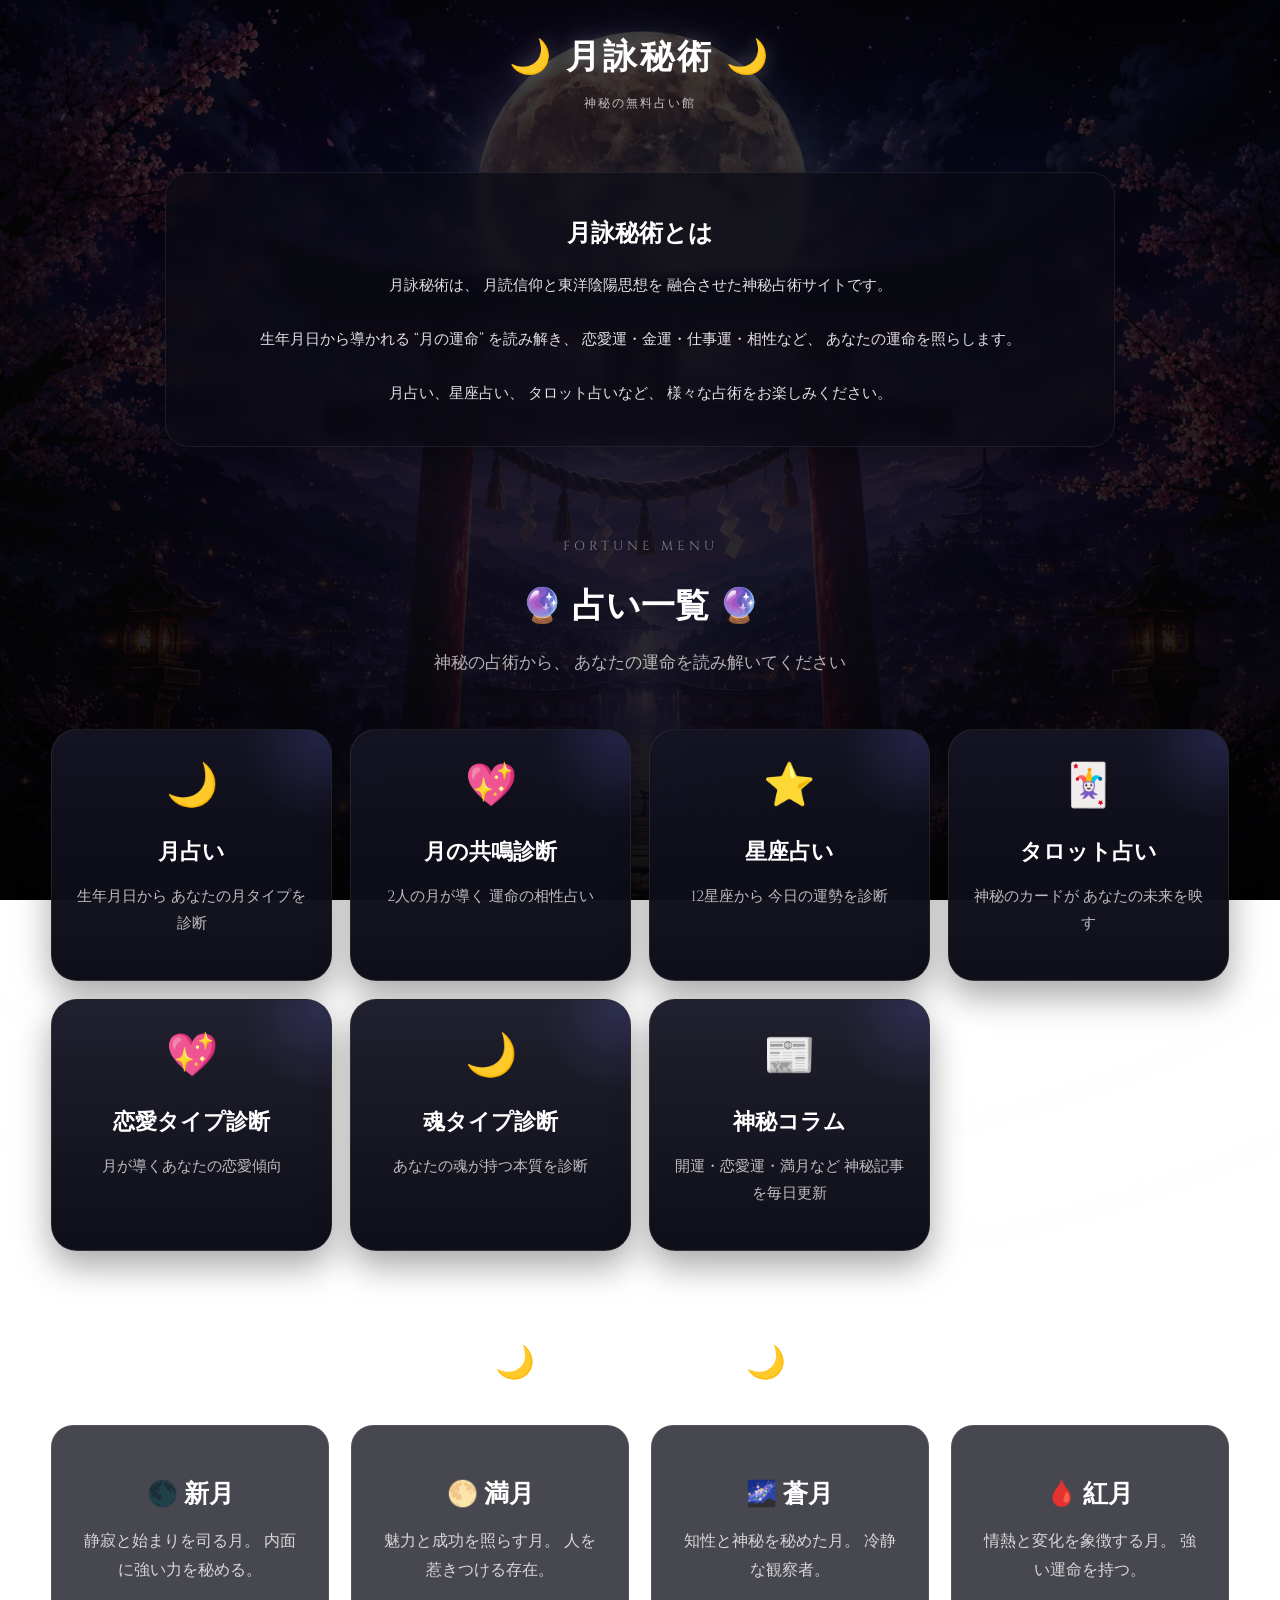
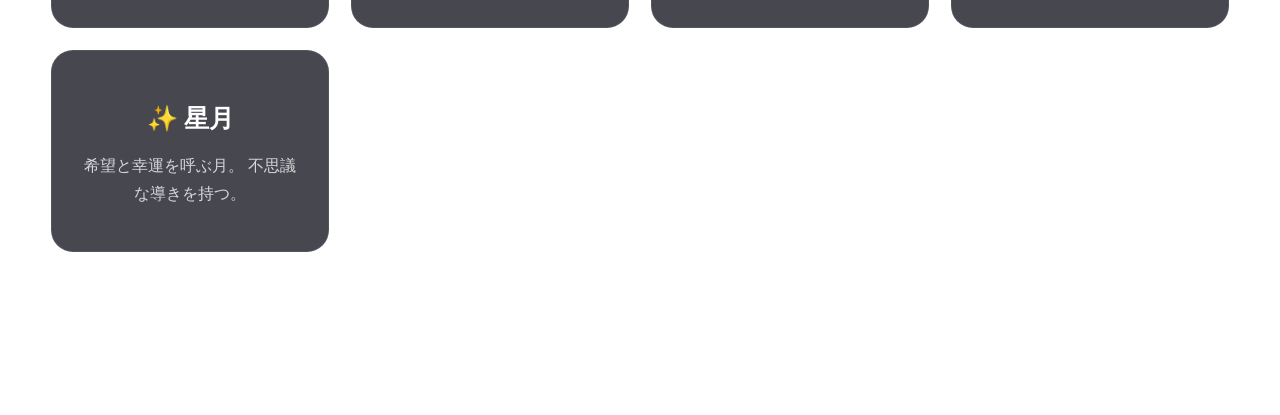
==== commit 8f3cab4f: "心理テスト追加" ====
--- a/index.html
+++ b/index.html
@@ -242,6 +242,24 @@
   </p>
 
 </a>
+<!-- 魂タイプ診断 -->
+<a href="soul-test.html" class="fortune-card">
+
+  <div class="fortune-glow"></div>
+
+  <div class="fortune-icon">
+    🌙
+  </div>
+
+  <h3>
+    魂タイプ診断
+  </h3>
+
+  <p>
+    あなたの魂が持つ本質を診断
+  </p>
+
+</a>
 
   <!-- 神秘コラム -->
 
--- a/style.css
+++ b/style.css
@@ -930,8 +930,24 @@
 
   body {
 
+    background:
+      linear-gradient(
+        rgba(0,0,0,0.78),
+        rgba(0,0,0,0.92)
+      ),
+      url("images/bg-mobile.jpg");
+
+    background-size: cover;
+
+    background-position: center center;
+
+    background-repeat: no-repeat;
+
     background-attachment: scroll;
-  }
+
+  }
+
+}
 
   h1 {
 
@@ -1035,7 +1051,6 @@
 
     font-size: 24px;
   }
-}
 
 /* ========================================
    星座一覧
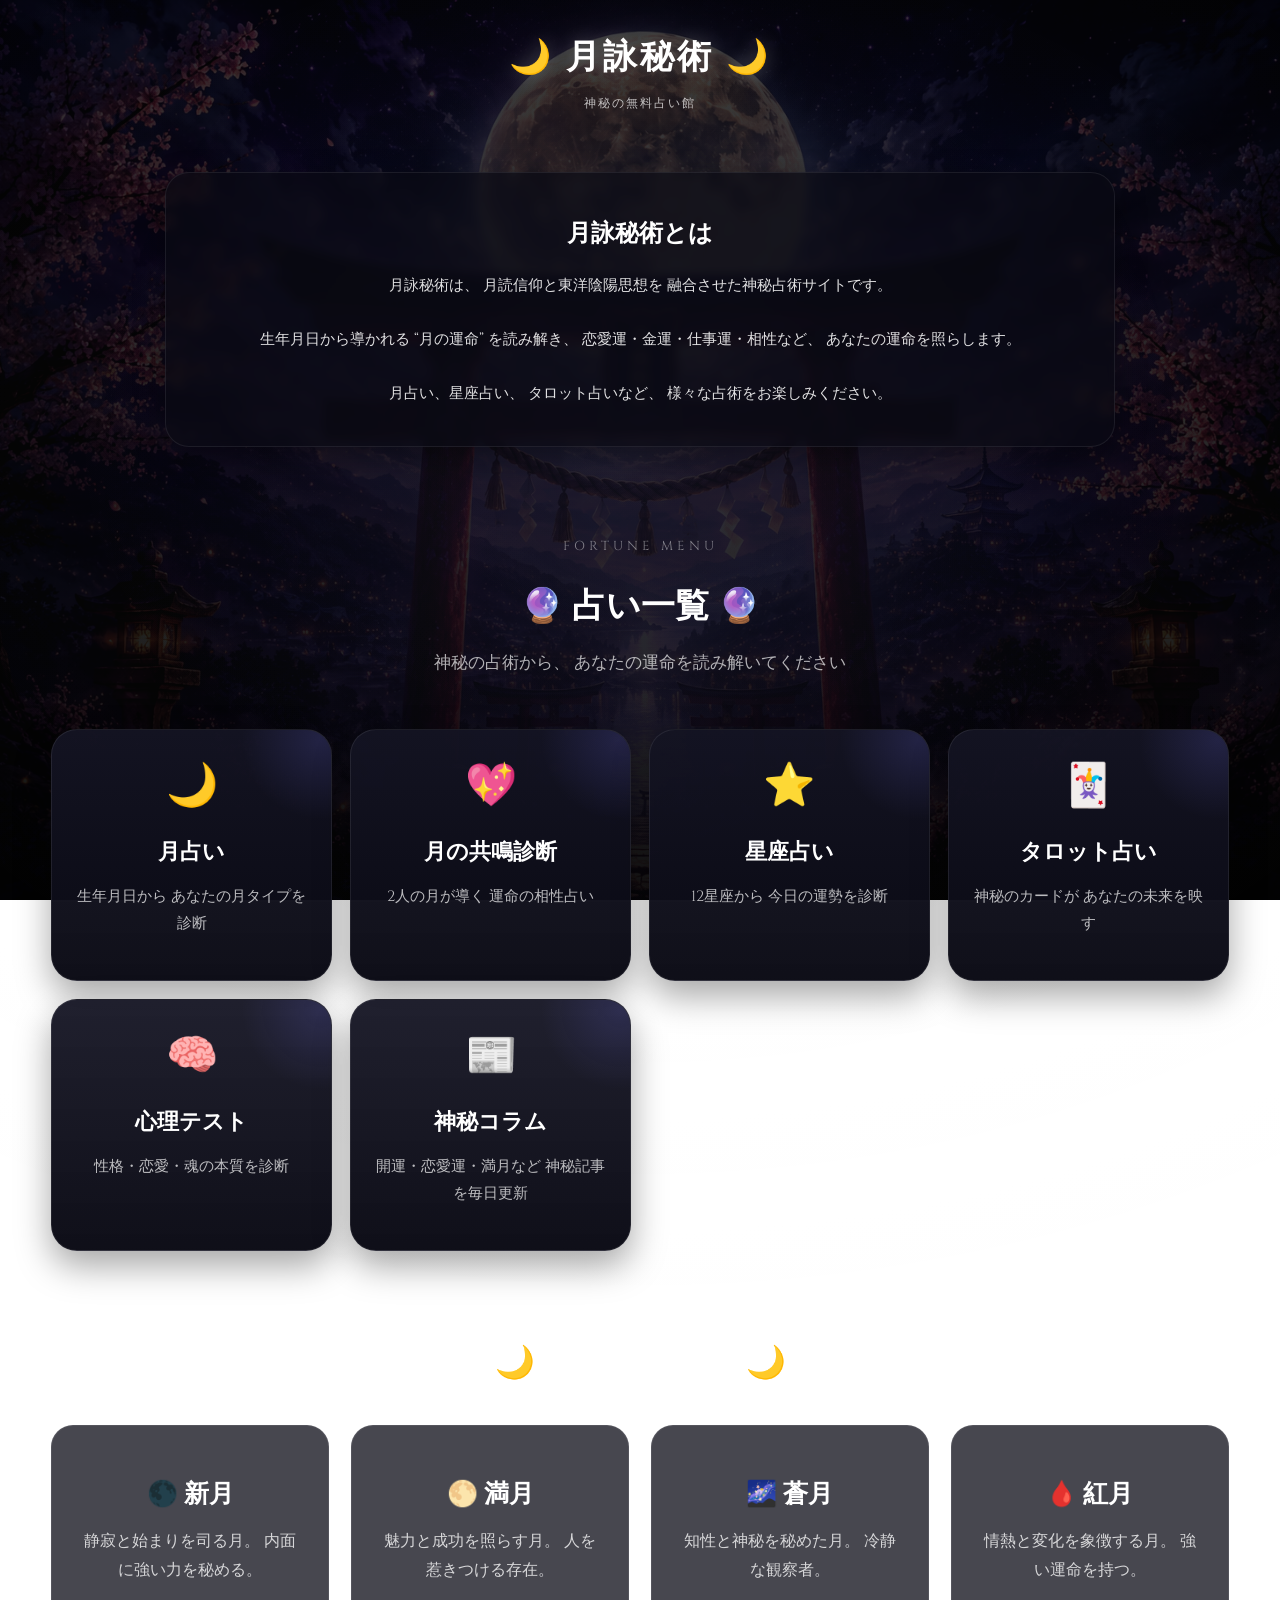
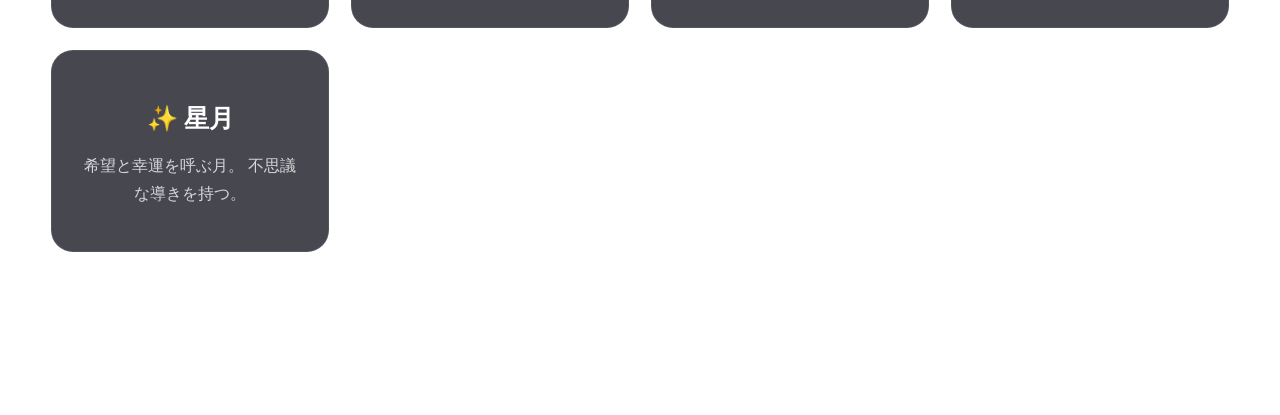
==== commit 9a4f365d: "心理テスト欄をついか" ====
--- a/index.html
+++ b/index.html
@@ -221,46 +221,26 @@
       </p>
 
     </a>
- <!-- 恋愛タイプ診断-->
-    <a
-  href="love-test.html"
-  class="fortune-card"
->
+
+   <!-- 心理テスト -->
+ 
+<a href="psychology.html" class="fortune-card">
 
   <div class="fortune-glow"></div>
 
   <div class="fortune-icon">
-    💖
+    🧠
   </div>
 
   <h3>
-    恋愛タイプ診断
+    心理テスト
   </h3>
 
   <p>
-    月が導くあなたの恋愛傾向
+    性格・恋愛・魂の本質を診断
   </p>
 
 </a>
-<!-- 魂タイプ診断 -->
-<a href="soul-test.html" class="fortune-card">
-
-  <div class="fortune-glow"></div>
-
-  <div class="fortune-icon">
-    🌙
-  </div>
-
-  <h3>
-    魂タイプ診断
-  </h3>
-
-  <p>
-    あなたの魂が持つ本質を診断
-  </p>
-
-</a>
-
   <!-- 神秘コラム -->
 
 <a
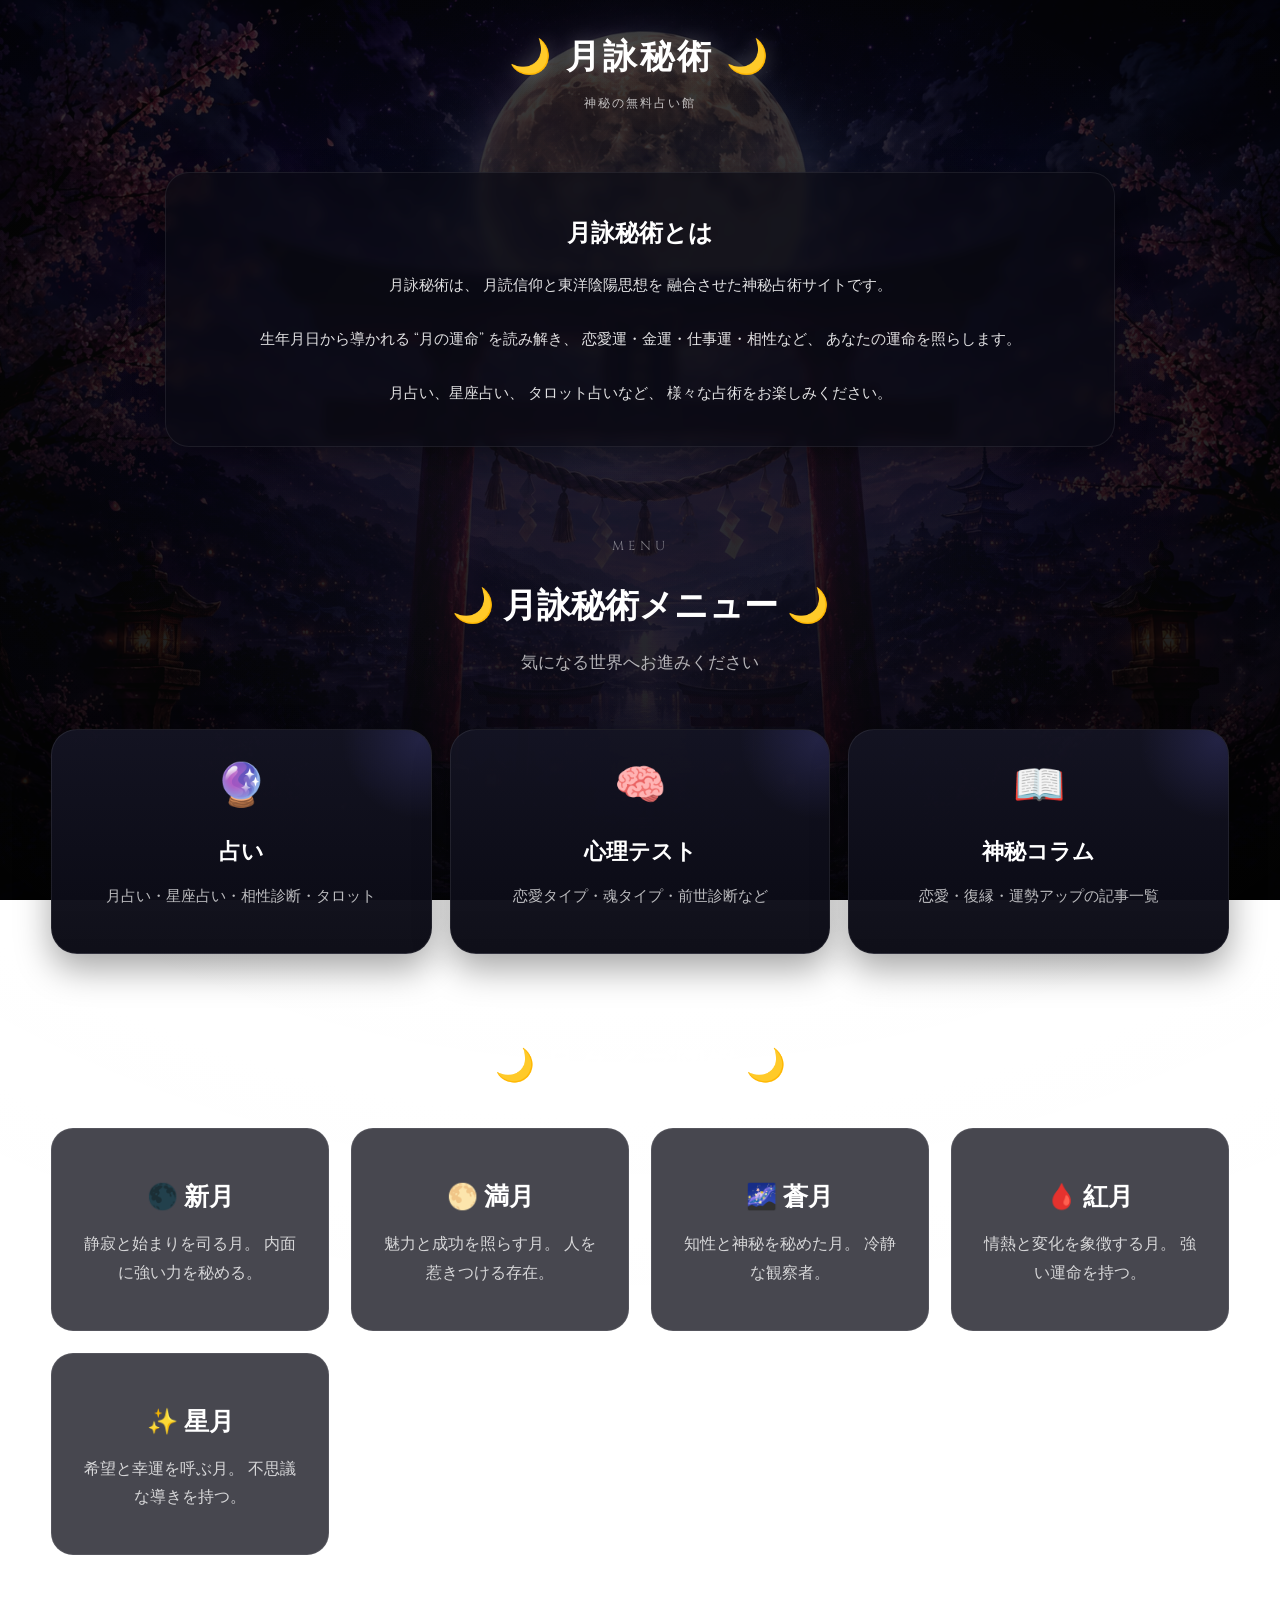
==== commit 067ac677: "TOPページ簡略化" ====
--- a/index.html
+++ b/index.html
@@ -110,165 +110,93 @@
   <div class="section-title">
 
     <span>
-      FORTUNE MENU
+      MENU
     </span>
 
     <h2>
-      🔮 占い一覧 🔮
+      🌙 月詠秘術メニュー 🌙
     </h2>
 
     <p>
-      神秘の占術から、
-      あなたの運命を読み解いてください
+      気になる世界へお進みください
     </p>
 
   </div>
 
   <div class="fortune-grid">
 
-    <!-- 月占い -->
+    <!-- 占い -->
 
     <a
-      href="moon.html"
+      href="fortune.html"
       class="fortune-card"
     >
 
       <div class="fortune-glow"></div>
 
       <div class="fortune-icon">
-        🌙
+        🔮
       </div>
 
       <h3>
-        月占い
+        占い
       </h3>
 
       <p>
-        生年月日から
-        あなたの月タイプを診断
+        月占い・星座占い・相性診断・タロット
       </p>
 
     </a>
 
-    <!-- 相性診断 -->
+    <!-- 心理テスト -->
 
     <a
-      href="compatibility.html"
+      href="psychology.html"
       class="fortune-card"
     >
 
       <div class="fortune-glow"></div>
 
       <div class="fortune-icon">
-        💖
+        🧠
       </div>
 
       <h3>
-        月の共鳴診断
+        心理テスト
       </h3>
 
       <p>
-        2人の月が導く
-        運命の相性占い
+        恋愛タイプ・魂タイプ・前世診断など
       </p>
 
     </a>
 
-    <!-- 星座占い -->
+    <!-- 神秘コラム -->
 
     <a
-      href="zodiac.html"
+      href="mystic.html"
       class="fortune-card"
     >
 
       <div class="fortune-glow"></div>
 
       <div class="fortune-icon">
-        ⭐
+        📖
       </div>
 
       <h3>
-        星座占い
+        神秘コラム
       </h3>
 
       <p>
-        12星座から
-        今日の運勢を診断
+        恋愛・復縁・運勢アップの記事一覧
       </p>
 
     </a>
 
-    <!-- タロット -->
-
-    <a
-      href="tarot.html"
-      class="fortune-card"
-    >
-
-      <div class="fortune-glow"></div>
-
-      <div class="fortune-icon">
-        🃏
-      </div>
-
-      <h3>
-        タロット占い
-      </h3>
-
-      <p>
-        神秘のカードが
-        あなたの未来を映す
-      </p>
-
-    </a>
-
-   <!-- 心理テスト -->
- 
-<a href="psychology.html" class="fortune-card">
-
-  <div class="fortune-glow"></div>
-
-  <div class="fortune-icon">
-    🧠
   </div>
 
-  <h3>
-    心理テスト
-  </h3>
-
-  <p>
-    性格・恋愛・魂の本質を診断
-  </p>
-
-</a>
-  <!-- 神秘コラム -->
-
-<a
-  href="mystic.html"
-  class="fortune-card"
->
-
-  <div class="fortune-glow"></div>
-
-  <div class="fortune-icon">
-    📰
-  </div>
-
-  <h3>
-    神秘コラム
-  </h3>
-
-  <p>
-    開運・恋愛運・満月など
-    神秘記事を毎日更新
-  </p>
-
-</a>
-
-  </div>
-
 </section>
-
   <!-- 月タイプ図鑑 -->
 
   <section class="moon-book">
